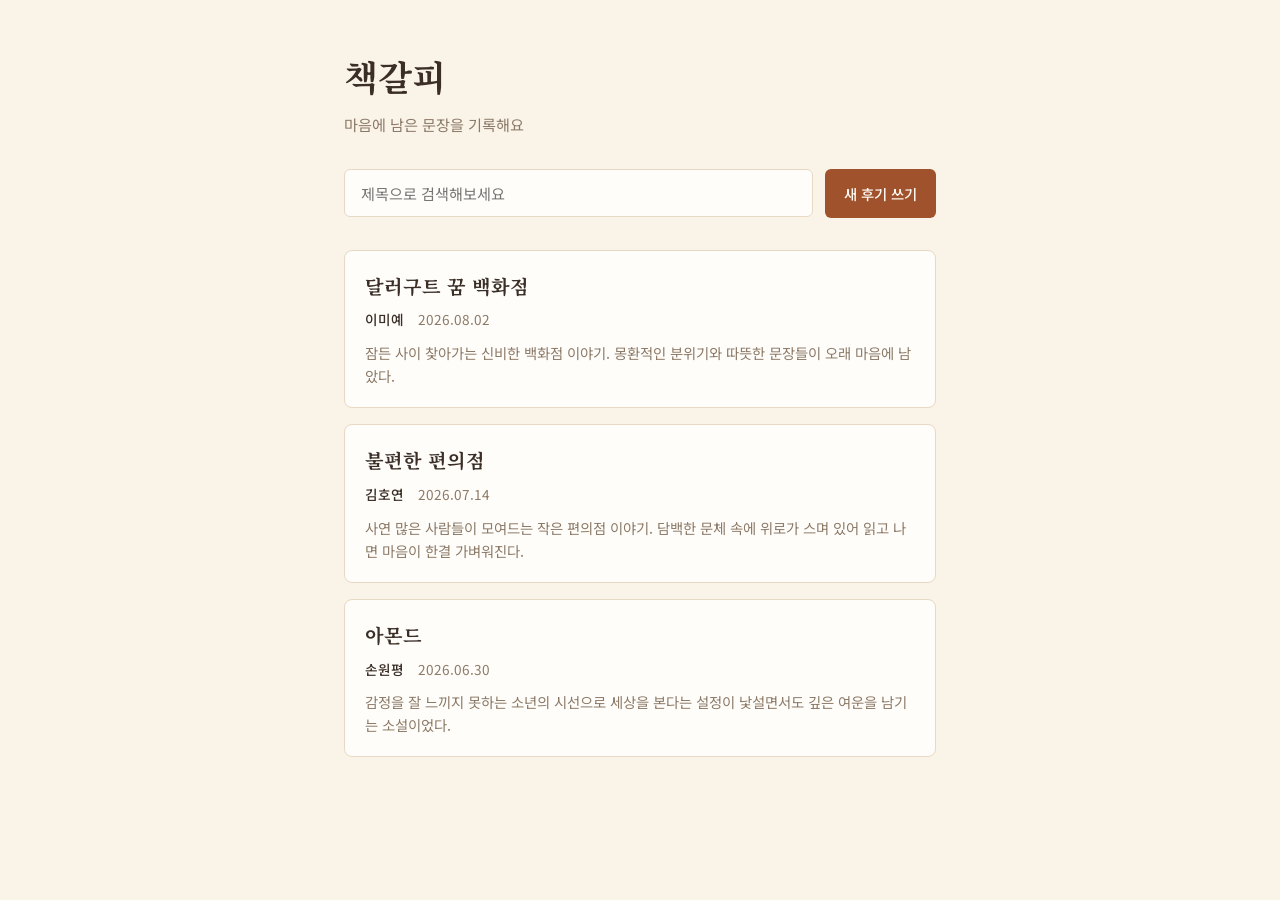
==== index.html @ 5ea1d70f "Initial commit" ====
<!DOCTYPE html>
<html lang="ko">
  <head>
    <meta charset="UTF-8" />
    <meta name="viewport" content="width=device-width, initial-scale=1.0" />
    <title>책갈피 - 책 후기 목록</title>
    <link rel="stylesheet" href="style.css" />
  </head>
  <body>
    <div class="page">
      <header class="site-header">
        <h1 class="site-title">책갈피</h1>
        <p class="site-tagline">마음에 남은 문장을 기록해요</p>
      </header>

      <div class="toolbar">
        <div class="search-box">
          <input
            type="text"
            id="searchInput"
            placeholder="제목으로 검색해보세요"
            aria-label="제목 검색"
          />
        </div>
        <a href="write.html" class="btn btn-primary">새 후기 쓰기</a>
      </div>

      <main class="review-list" id="reviewList">
        <a
          href="detail.html"
          class="review-card"
          data-title="달러구트 꿈 백화점"
        >
          <h2 class="review-title">달러구트 꿈 백화점</h2>
          <div class="review-meta">
            <span class="review-author">이미예</span>
            <span class="review-date">2026.08.02</span>
          </div>
          <p class="review-preview">
            잠든 사이 찾아가는 신비한 백화점 이야기. 몽환적인 분위기와 따뜻한
            문장들이 오래 마음에 남았다.
          </p>
        </a>

        <a href="detail.html" class="review-card" data-title="불편한 편의점">
          <h2 class="review-title">불편한 편의점</h2>
          <div class="review-meta">
            <span class="review-author">김호연</span>
            <span class="review-date">2026.07.14</span>
          </div>
          <p class="review-preview">
            사연 많은 사람들이 모여드는 작은 편의점 이야기. 담백한 문체 속에
            위로가 스며 있어 읽고 나면 마음이 한결 가벼워진다.
          </p>
        </a>

        <a href="detail.html" class="review-card" data-title="아몬드">
          <h2 class="review-title">아몬드</h2>
          <div class="review-meta">
            <span class="review-author">손원평</span>
            <span class="review-date">2026.06.30</span>
          </div>
          <p class="review-preview">
            감정을 잘 느끼지 못하는 소년의 시선으로 세상을 본다는 설정이
            낯설면서도 깊은 여운을 남기는 소설이었다.
          </p>
        </a>
      </main>

      <p class="empty-message" id="emptyMessage" hidden>검색 결과가 없어요.</p>
    </div>

    <script>
      const input = document.getElementById('searchInput');
      const cards = document.querySelectorAll('.review-card');
      const emptyMessage = document.getElementById('emptyMessage');

      input.addEventListener('input', () => {
        const keyword = input.value.trim().toLowerCase();
        let visibleCount = 0;

        cards.forEach((card) => {
          const title = card.dataset.title.toLowerCase();
          const isMatch = title.includes(keyword);
          card.hidden = !isMatch;
          if (isMatch) visibleCount++;
        });

        emptyMessage.hidden = visibleCount !== 0;
      });
    </script>
  </body>
</html>
---- style.css ----
@import url('https://fonts.googleapis.com/css2?family=Noto+Serif+KR:wght@400;600;700&family=Noto+Sans+KR:wght@400;500&display=swap');

:root {
  --color-bg: #faf3e8;
  --color-surface: #fffdf9;
  --color-border: #e7d9c4;
  --color-text: #3a2e27;
  --color-text-muted: #8c7a68;
  --color-accent: #a0522d;
  --color-accent-hover: #7c3f1f;
  --color-danger: #b5493a;
  --font-serif: 'Noto Serif KR', serif;
  --font-sans: 'Noto Sans KR', sans-serif;
}

* {
  box-sizing: border-box;
}

body {
  margin: 0;
  background: var(--color-bg);
  color: var(--color-text);
  font-family: var(--font-sans);
  line-height: 1.6;
}

.page {
  max-width: 640px;
  margin: 0 auto;
  padding: 48px 24px 80px;
}

/* header */

.site-header {
  margin-bottom: 32px;
}

.site-title {
  font-family: var(--font-serif);
  font-size: 2.2rem;
  font-weight: 700;
  margin: 0 0 8px;
  color: var(--color-text);
}

.site-tagline {
  margin: 0;
  color: var(--color-text-muted);
  font-size: 0.95rem;
}

/* toolbar */

.toolbar {
  display: flex;
  gap: 12px;
  align-items: center;
  margin-bottom: 32px;
}

.search-box {
  flex: 1;
}

.search-box input {
  width: 100%;
  padding: 12px 16px;
  border: 1px solid var(--color-border);
  border-radius: 6px;
  background: var(--color-surface);
  font-family: var(--font-sans);
  font-size: 0.95rem;
  color: var(--color-text);
}

.search-box input:focus {
  outline: 2px solid var(--color-accent);
  outline-offset: 1px;
}

/* buttons */

.btn {
  display: inline-block;
  padding: 12px 18px;
  border-radius: 6px;
  font-size: 0.9rem;
  font-weight: 500;
  text-decoration: none;
  cursor: pointer;
  border: 1px solid transparent;
  white-space: nowrap;
  font-family: var(--font-sans);
}

.btn-primary {
  background: var(--color-accent);
  color: #fff9f2;
}

.btn-primary:hover {
  background: var(--color-accent-hover);
}

.btn-outline {
  background: transparent;
  border-color: var(--color-border);
  color: var(--color-text);
}

.btn-outline:hover {
  border-color: var(--color-accent);
  color: var(--color-accent);
}

.btn-danger:hover {
  border-color: var(--color-danger);
  color: var(--color-danger);
}

/* review list */

.review-list {
  display: flex;
  flex-direction: column;
  gap: 16px;
}

.review-card {
  display: block;
  padding: 20px;
  background: var(--color-surface);
  border: 1px solid var(--color-border);
  border-radius: 8px;
  text-decoration: none;
  color: inherit;
  transition: border-color 0.15s ease, transform 0.15s ease;
}

.review-card:hover {
  border-color: var(--color-accent);
  transform: translateY(-1px);
}

.review-title {
  font-family: var(--font-serif);
  font-size: 1.2rem;
  margin: 0 0 8px;
  color: var(--color-text);
}

.review-meta {
  display: flex;
  gap: 14px;
  margin-bottom: 10px;
  font-size: 0.85rem;
}

.review-author {
  color: var(--color-text);
  font-weight: 500;
}

.review-date {
  color: var(--color-text-muted);
}

.review-preview {
  margin: 0;
  color: var(--color-text-muted);
  font-size: 0.9rem;
  overflow: hidden;
  display: -webkit-box;
  -webkit-line-clamp: 2;
  -webkit-box-orient: vertical;
}

.empty-message {
  text-align: center;
  color: var(--color-text-muted);
  padding: 40px 0;
}

/* detail page */

.back-link {
  display: inline-block;
  margin-bottom: 24px;
  color: var(--color-text-muted);
  text-decoration: none;
  font-size: 0.9rem;
}

.back-link:hover {
  color: var(--color-accent);
}

.detail-title {
  font-family: var(--font-serif);
  font-size: 1.8rem;
  margin: 0 0 12px;
}

.detail-content {
  margin-top: 24px;
  font-size: 1rem;
  color: var(--color-text);
}

.detail-actions {
  display: flex;
  gap: 10px;
  margin-top: 36px;
}

/* mobile */

@media (max-width: 480px) {
  .page {
    padding: 32px 16px 60px;
  }
  .site-title {
    font-size: 1.8rem;
  }
  .toolbar {
    flex-direction: column;
    align-items: stretch;
  }
}
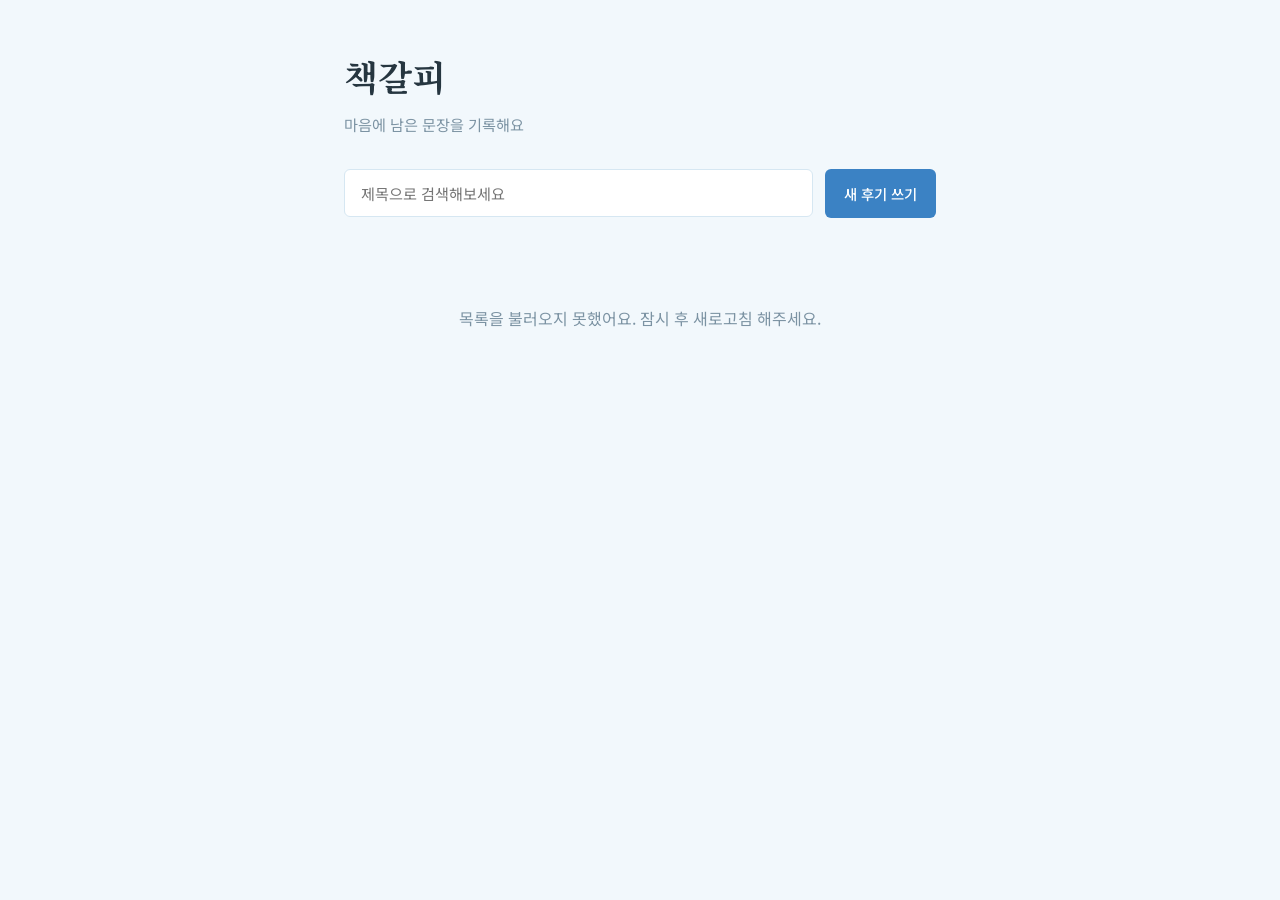
==== commit b815585a: "apps script 추가" ====
--- a/index.html
+++ b/index.html
@@ -1,93 +1,104 @@
 <!DOCTYPE html>
 <html lang="ko">
-  <head>
-    <meta charset="UTF-8" />
-    <meta name="viewport" content="width=device-width, initial-scale=1.0" />
-    <title>책갈피 - 책 후기 목록</title>
-    <link rel="stylesheet" href="style.css" />
-  </head>
-  <body>
-    <div class="page">
-      <header class="site-header">
-        <h1 class="site-title">책갈피</h1>
-        <p class="site-tagline">마음에 남은 문장을 기록해요</p>
-      </header>
+<head>
+<meta charset="UTF-8">
+<meta name="viewport" content="width=device-width, initial-scale=1.0">
+<title>책갈피 - 책 후기 목록</title>
+<link rel="stylesheet" href="style.css">
+</head>
+<body>
+<div class="page">
 
-      <div class="toolbar">
-        <div class="search-box">
-          <input
-            type="text"
-            id="searchInput"
-            placeholder="제목으로 검색해보세요"
-            aria-label="제목 검색"
-          />
-        </div>
-        <a href="write.html" class="btn btn-primary">새 후기 쓰기</a>
+  <header class="site-header">
+    <h1 class="site-title">책갈피</h1>
+    <p class="site-tagline">마음에 남은 문장을 기록해요</p>
+  </header>
+
+  <div class="toolbar">
+    <div class="search-box">
+      <input type="text" id="searchInput" placeholder="제목으로 검색해보세요" aria-label="제목 검색">
+    </div>
+    <a href="write.html" class="btn btn-primary">새 후기 쓰기</a>
+  </div>
+
+  <main class="review-list" id="reviewList"></main>
+
+  <p class="empty-message" id="statusMessage">불러오는 중...</p>
+
+</div>
+
+<script src="script.js"></script>
+<script>
+  const listEl = document.getElementById('reviewList');
+  const statusEl = document.getElementById('statusMessage');
+  const searchInput = document.getElementById('searchInput');
+  let allReviews = [];
+
+  // 후기 하나를 카드(<a>) 요소로 만들어주는 함수
+  function createCard(review) {
+    const card = document.createElement('a');
+    card.href = 'detail.html';
+    card.className = 'review-card';
+
+    card.innerHTML = `
+      <h2 class="review-title"></h2>
+      <div class="review-meta">
+        <span class="review-author"></span>
+        <span class="review-date"></span>
       </div>
+      <p class="review-preview"></p>
+    `;
+    card.querySelector('.review-title').textContent = review.title;
+    card.querySelector('.review-author').textContent = review.author;
+    card.querySelector('.review-date').textContent = review.date;
+    card.querySelector('.review-preview').textContent = review.content;
 
-      <main class="review-list" id="reviewList">
-        <a
-          href="detail.html"
-          class="review-card"
-          data-title="달러구트 꿈 백화점"
-        >
-          <h2 class="review-title">달러구트 꿈 백화점</h2>
-          <div class="review-meta">
-            <span class="review-author">이미예</span>
-            <span class="review-date">2026.08.02</span>
-          </div>
-          <p class="review-preview">
-            잠든 사이 찾아가는 신비한 백화점 이야기. 몽환적인 분위기와 따뜻한
-            문장들이 오래 마음에 남았다.
-          </p>
-        </a>
+    // 카드를 클릭하면 그 후기 정보를 잠깐 저장해두고, 상세 화면에서 꺼내 씀
+    card.addEventListener('click', () => {
+      sessionStorage.setItem('selectedReview', JSON.stringify(review));
+    });
 
-        <a href="detail.html" class="review-card" data-title="불편한 편의점">
-          <h2 class="review-title">불편한 편의점</h2>
-          <div class="review-meta">
-            <span class="review-author">김호연</span>
-            <span class="review-date">2026.07.14</span>
-          </div>
-          <p class="review-preview">
-            사연 많은 사람들이 모여드는 작은 편의점 이야기. 담백한 문체 속에
-            위로가 스며 있어 읽고 나면 마음이 한결 가벼워진다.
-          </p>
-        </a>
+    return card;
+  }
 
-        <a href="detail.html" class="review-card" data-title="아몬드">
-          <h2 class="review-title">아몬드</h2>
-          <div class="review-meta">
-            <span class="review-author">손원평</span>
-            <span class="review-date">2026.06.30</span>
-          </div>
-          <p class="review-preview">
-            감정을 잘 느끼지 못하는 소년의 시선으로 세상을 본다는 설정이
-            낯설면서도 깊은 여운을 남기는 소설이었다.
-          </p>
-        </a>
-      </main>
+  // 화면에 카드 목록을 다시 그려주는 함수
+  function renderReviews(reviews) {
+    listEl.innerHTML = '';
+    reviews.forEach(review => listEl.appendChild(createCard(review)));
+  }
 
-      <p class="empty-message" id="emptyMessage" hidden>검색 결과가 없어요.</p>
-    </div>
+  // 검색어에 맞는 후기만 걸러서 다시 그리는 함수
+  function applySearch() {
+    const keyword = searchInput.value.trim().toLowerCase();
+    const filtered = keyword
+      ? allReviews.filter(r => r.title.toLowerCase().includes(keyword))
+      : allReviews;
 
-    <script>
-      const input = document.getElementById('searchInput');
-      const cards = document.querySelectorAll('.review-card');
-      const emptyMessage = document.getElementById('emptyMessage');
+    renderReviews(filtered);
 
-      input.addEventListener('input', () => {
-        const keyword = input.value.trim().toLowerCase();
-        let visibleCount = 0;
+    if (filtered.length === 0) {
+      statusEl.hidden = false;
+      statusEl.textContent = keyword ? '검색 결과가 없어요.' : '아직 등록된 후기가 없어요.';
+    } else {
+      statusEl.hidden = true;
+    }
+  }
 
-        cards.forEach((card) => {
-          const title = card.dataset.title.toLowerCase();
-          const isMatch = title.includes(keyword);
-          card.hidden = !isMatch;
-          if (isMatch) visibleCount++;
-        });
+  // 시트에서 목록을 불러와 화면에 표시하는 함수
+  async function loadReviews() {
+    statusEl.hidden = false;
+    statusEl.textContent = '불러오는 중...';
+    try {
+      allReviews = await fetchReviews();
+      allReviews.reverse(); // 최근에 쓴 글이 위로 오게
+      applySearch();
+    } catch (err) {
+      statusEl.textContent = '목록을 불러오지 못했어요. 잠시 후 새로고침 해주세요.';
+    }
+  }
 
-        emptyMessage.hidden = visibleCount !== 0;
-      });
-    </script>
-  </body>
-</html>
+  searchInput.addEventListener('input', applySearch);
+  loadReviews();
+</script>
+</body>
+</html>
--- a/style.css
+++ b/style.css
@@ -1,14 +1,14 @@
 @import url('https://fonts.googleapis.com/css2?family=Noto+Serif+KR:wght@400;600;700&family=Noto+Sans+KR:wght@400;500&display=swap');
 
 :root {
-  --color-bg: #faf3e8;
-  --color-surface: #fffdf9;
-  --color-border: #e7d9c4;
-  --color-text: #3a2e27;
-  --color-text-muted: #8c7a68;
-  --color-accent: #a0522d;
-  --color-accent-hover: #7c3f1f;
-  --color-danger: #b5493a;
+  --color-bg: #F2F8FC;
+  --color-surface: #FFFFFF;
+  --color-border: #D6E7F2;
+  --color-text: #263640;
+  --color-text-muted: #7C93A3;
+  --color-accent: #3B82C4;
+  --color-accent-hover: #2D6699;
+  --color-danger: #C1503F;
   --font-serif: 'Noto Serif KR', serif;
   --font-sans: 'Noto Sans KR', sans-serif;
 }
@@ -97,7 +97,7 @@
 
 .btn-primary {
   background: var(--color-accent);
-  color: #fff9f2;
+  color: #FCFEFF;
 }
 
 .btn-primary:hover {
@@ -181,6 +181,37 @@
   text-align: center;
   color: var(--color-text-muted);
   padding: 40px 0;
+}
+
+/* write form */
+
+.write-form {
+  display: flex;
+  flex-direction: column;
+}
+
+.form-label {
+  font-size: 0.9rem;
+  color: var(--color-text-muted);
+  margin: 20px 0 6px;
+}
+
+.write-form input,
+.write-form textarea {
+  padding: 12px 14px;
+  border: 1px solid var(--color-border);
+  border-radius: 6px;
+  background: var(--color-surface);
+  font-family: var(--font-sans);
+  font-size: 0.95rem;
+  color: var(--color-text);
+  resize: vertical;
+}
+
+.write-form input:focus,
+.write-form textarea:focus {
+  outline: 2px solid var(--color-accent);
+  outline-offset: 1px;
 }
 
 /* detail page */
@@ -228,4 +259,4 @@
     flex-direction: column;
     align-items: stretch;
   }
-}
+}
